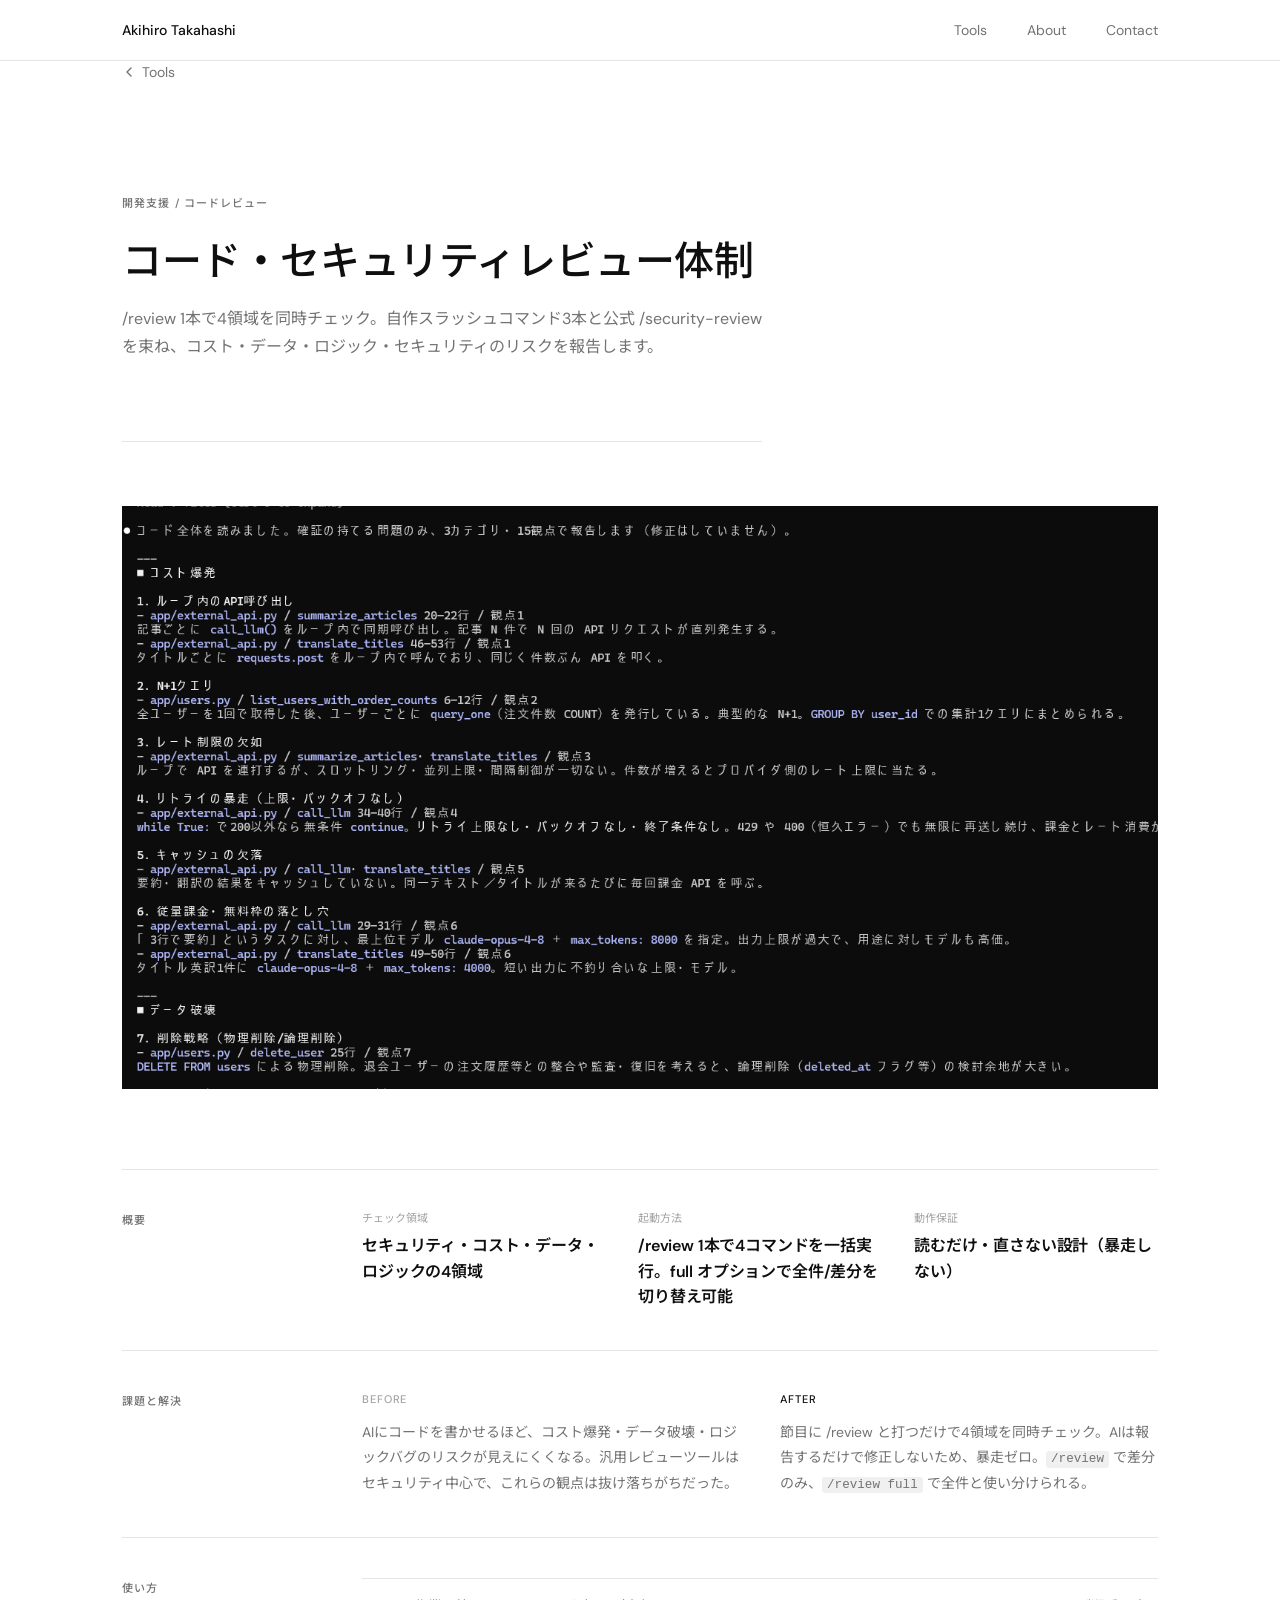
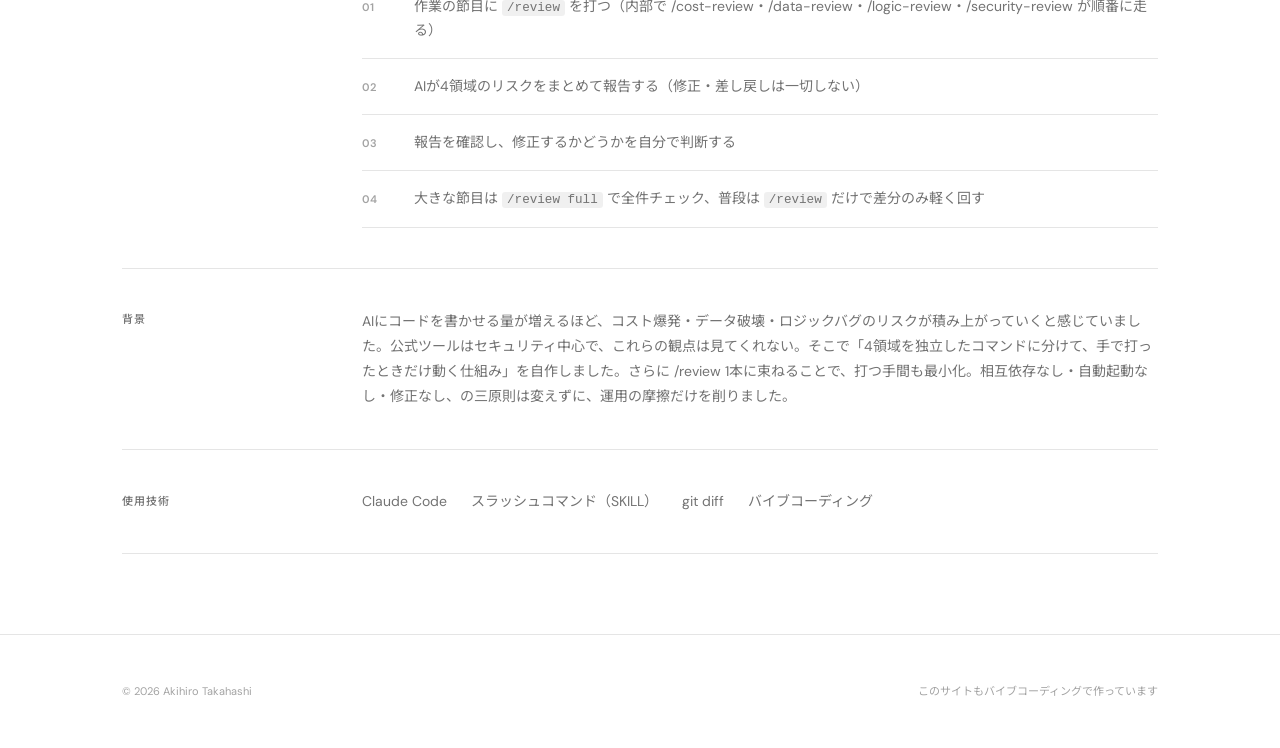
==== tools/tool-code-review.html @ eb62276d "サイト全体のコンテンツ・デモ画像を更新 - 名前を Akihiro Takahashi に変更 - プロフィール写真を追加 - 各ツールのサムネイル・デモ画像を設定（YouTube / スクリーンショ" ====
<!DOCTYPE html>
<html lang="ja">
<head>
  <meta charset="UTF-8">
  <meta name="viewport" content="width=device-width, initial-scale=1.0">
  <title>コード・セキュリティレビュー体制</title>
  <meta name="description" content="/review 1本で4領域を同時チェック。自作スラッシュコマンドと公式 /security-review を束ねた、暴走しないレビュー体制。">
  <link rel="preconnect" href="https://fonts.googleapis.com">
  <link rel="preconnect" href="https://fonts.gstatic.com" crossorigin>
  <link href="https://fonts.googleapis.com/css2?family=DM+Sans:ital,opsz,wght@0,9..40,300;0,9..40,400;0,9..40,500;0,9..40,600;0,9..40,700&family=Noto+Sans+JP:wght@300;400;500;700&display=swap" rel="stylesheet">
  <link rel="stylesheet" href="../css/style.css">
  <style>
    code {
      font-family: 'DM Mono', 'Fira Mono', 'Courier New', monospace;
      font-size: 0.9em;
      background: rgba(0,0,0,0.06);
      padding: 0.1em 0.4em;
      border-radius: 3px;
    }
  </style>
</head>
<body>

  <header class="site-header">
    <div class="site-header__inner">
      <a class="site-header__logo" href="../index.html">Akihiro Takahashi</a>
      <nav class="site-nav">
        <a href="../index.html#tools">Tools</a>
        <a href="../about.html">About</a>
        <a href="../contact.html">Contact</a>
      </nav>
    </div>
  </header>

  <main>
    <div class="container">

      <a class="back-link" href="../index.html#tools">
        <svg width="14" height="14" viewBox="0 0 14 14" fill="none" aria-hidden="true">
          <path d="M9 11L5 7l4-4" stroke="currentColor" stroke-width="1.4" stroke-linecap="round" stroke-linejoin="round"/>
        </svg>
        Tools
      </a>

      <div class="tool-hero">
        <p class="tool-hero__category">開発支援 / コードレビュー</p>
        <h1 class="tool-hero__title">コード・セキュリティレビュー体制</h1>
        <p class="tool-hero__desc">/review 1本で4領域を同時チェック。自作スラッシュコマンド3本と公式 /security-review を束ね、コスト・データ・ロジック・セキュリティのリスクを報告します。</p>
      </div>

      <div class="demo-wrap">
        <div class="demo-area" style="padding:0;overflow:hidden;">
          <img src="../images/review-demo.png" alt="コード・セキュリティレビュー体制 デモ画面" style="width:100%;height:100%;object-fit:cover;display:block;">
        </div>
      </div>

      <div class="tool-content">

        <div class="tool-section">
          <p class="tool-section__label">概要</p>
          <div class="point-list">
            <div class="point-item">
              <p class="point-item__label">チェック領域</p>
              <p class="point-item__value">セキュリティ・コスト・データ・ロジックの4領域</p>
            </div>
            <div class="point-item">
              <p class="point-item__label">起動方法</p>
              <p class="point-item__value">/review 1本で4コマンドを一括実行。full オプションで全件/差分を切り替え可能</p>
            </div>
            <div class="point-item">
              <p class="point-item__label">動作保証</p>
              <p class="point-item__value">読むだけ・直さない設計（暴走しない）</p>
            </div>
          </div>
        </div>

        <div class="tool-section">
          <p class="tool-section__label">課題と解決</p>
          <div class="before-after">
            <div class="ba-box ba-box--before">
              <p class="ba-box__label">Before</p>
              <p class="ba-box__text">AIにコードを書かせるほど、コスト爆発・データ破壊・ロジックバグのリスクが見えにくくなる。汎用レビューツールはセキュリティ中心で、これらの観点は抜け落ちがちだった。</p>
            </div>
            <div class="ba-box ba-box--after">
              <p class="ba-box__label">After</p>
              <p class="ba-box__text">節目に /review と打つだけで4領域を同時チェック。AIは報告するだけで修正しないため、暴走ゼロ。<code>/review</code> で差分のみ、<code>/review full</code> で全件と使い分けられる。</p>
            </div>
          </div>
        </div>

        <div class="tool-section">
          <p class="tool-section__label">使い方</p>
          <div class="steps-list">
            <div class="step-item">
              <span class="step-item__num">01</span>
              <span class="step-item__text">作業の節目に <code>/review</code> を打つ（内部で /cost-review・/data-review・/logic-review・/security-review が順番に走る）</span>
            </div>
            <div class="step-item">
              <span class="step-item__num">02</span>
              <span class="step-item__text">AIが4領域のリスクをまとめて報告する（修正・差し戻しは一切しない）</span>
            </div>
            <div class="step-item">
              <span class="step-item__num">03</span>
              <span class="step-item__text">報告を確認し、修正するかどうかを自分で判断する</span>
            </div>
            <div class="step-item">
              <span class="step-item__num">04</span>
              <span class="step-item__text">大きな節目は <code>/review full</code> で全件チェック、普段は <code>/review</code> だけで差分のみ軽く回す</span>
            </div>
          </div>
        </div>

        <div class="tool-section">
          <p class="tool-section__label">背景</p>
          <p class="tool-section__body">AIにコードを書かせる量が増えるほど、コスト爆発・データ破壊・ロジックバグのリスクが積み上がっていくと感じていました。公式ツールはセキュリティ中心で、これらの観点は見てくれない。そこで「4領域を独立したコマンドに分けて、手で打ったときだけ動く仕組み」を自作しました。さらに /review 1本に束ねることで、打つ手間も最小化。相互依存なし・自動起動なし・修正なし、の三原則は変えずに、運用の摩擦だけを削りました。</p>
        </div>

        <div class="tool-section">
          <p class="tool-section__label">使用技術</p>
          <div class="tech-list">
            <span class="tech-list__item">Claude Code</span>
            <span class="tech-list__item">スラッシュコマンド（SKILL）</span>
            <span class="tech-list__item">git diff</span>
            <span class="tech-list__item">バイブコーディング</span>
          </div>
        </div>

      </div>

    </div>
  </main>

  <footer class="site-footer">
    <div class="container">
      <div class="site-footer__inner">
        <p class="site-footer__copy">© <span id="copy-year"></span> Akihiro Takahashi</p>
        <p class="site-footer__note">このサイトもバイブコーディングで作っています</p>
      </div>
    </div>
  </footer>

  <script>
    document.getElementById('copy-year').textContent = new Date().getFullYear();

    var playBtn = document.getElementById('play-btn');
    var thumb   = document.getElementById('demo-thumb');
    var video   = document.getElementById('demo-video');
    if (playBtn) {
      playBtn.addEventListener('click', function () {
        thumb.style.display = 'none';
        video.style.display = 'block';
        video.play();
      });
    }
  </script>

</body>
</html>
---- css/style.css ----
/* ===== Variables ===== */
:root {
  --bg:      #ffffff;
  --text:    #0f0f0f;
  --muted:   #737373;
  --subtle:  #a3a3a3;
  --divider: #e5e5e5;
  --thumb:   #f0f0ef;

  --font: 'DM Sans', 'Noto Sans JP', sans-serif;
  --max-w: 1100px;

  --text-xs:   0.6875rem; /* 11px */
  --text-sm:   0.875rem;  /* 14px */
  --text-base: 1rem;      /* 16px */
}

/* ===== Reset ===== */
*, *::before, *::after { box-sizing: border-box; margin: 0; padding: 0; }
html { scroll-behavior: smooth; }
body {
  font-family: var(--font);
  background: var(--bg);
  color: var(--text);
  line-height: 1.6;
  -webkit-font-smoothing: antialiased;
  -moz-osx-font-smoothing: grayscale;
}
a { color: inherit; text-decoration: none; }
img, video { max-width: 100%; display: block; }
button { font-family: inherit; }

/* ===== Container ===== */
.container {
  max-width: var(--max-w);
  margin: 0 auto;
  padding: 0 2rem;
}

/* ===== Header ===== */
.site-header {
  position: sticky;
  top: 0;
  z-index: 100;
  background: var(--bg);
  border-bottom: 1px solid var(--divider);
}
.site-header__inner {
  max-width: var(--max-w);
  margin: 0 auto;
  padding: 0 2rem;
  height: 60px;
  display: flex;
  align-items: center;
  justify-content: space-between;
}
.site-header__logo {
  font-size: var(--text-sm);
  font-weight: 500;
}
.site-nav { display: flex; gap: 2.5rem; }
.site-nav a {
  font-size: var(--text-sm);
  font-weight: 400;
  color: var(--muted);
  transition: color 0.15s;
}
.site-nav a:hover { color: var(--text); }

/* ===== Profile ===== */
.profile {
  padding: 5rem 0 5.5rem;
  border-bottom: 1px solid var(--divider);
}
.profile__inner {
  display: grid;
  grid-template-columns: 72px 1fr;
  gap: 0 2rem;
  align-items: start;
}
.profile__photo {
  width: 72px;
  height: 72px;
  border-radius: 50%;
  background: var(--thumb);
  flex-shrink: 0;
}
.profile__title {
  font-size: 3rem; /* 48px */
  font-weight: 500;
  letter-spacing: -0.01em;
  line-height: 1.15;
  margin-bottom: 1rem;
  margin-top: 0.1rem;
}
.profile__bio {
  font-size: 1.125rem;
  font-weight: 400;
  color: var(--muted);
  line-height: 1.75;
  max-width: 540px;
  margin-bottom: 1.75rem;
}
.profile__contact {
  display: inline-block;
  font-size: var(--text-sm);
  font-weight: 500;
  color: var(--text);
  border-bottom: 1px solid var(--text);
  padding-bottom: 2px;
  transition: opacity 0.15s;
}
.profile__contact:hover { opacity: 0.45; }

/* ===== Section ===== */
.section { padding: 7rem 0; }
.section__eyebrow {
  font-size: var(--text-xs);
  font-weight: 500;
  letter-spacing: 0.1em;
  text-transform: uppercase;
  color: var(--muted);
  margin-bottom: 2.5rem;
}

/* ===== Tool Grid ===== */
.tools-grid { display: grid; }
.tools-grid--featured {
  grid-template-columns: repeat(2, 1fr);
  gap: 5rem 5rem;
}
.tools-grid--other {
  grid-template-columns: repeat(2, 1fr);
  gap: 4rem 3rem;
}

/* ===== Tool Item ===== */
.tool-item { display: block; }
.tool-item__thumb {
  aspect-ratio: 4 / 3;
  background: var(--thumb);
  margin-bottom: 1.25rem;
  transition: opacity 0.3s, box-shadow 0.3s, transform 0.3s;
  box-shadow: 0 4px 12px rgba(0,0,0,0.10), 0 1px 3px rgba(0,0,0,0.08);
}
.tool-item:hover .tool-item__thumb {
  opacity: 0.72;
  box-shadow: 0 12px 32px rgba(0,0,0,0.16), 0 3px 8px rgba(0,0,0,0.10);
  transform: translateY(-3px);
}
.tool-item__name {
  font-size: 1.375rem; /* 22px */
  font-weight: 500;
  letter-spacing: -0.01em;
  line-height: 1.3;
  margin-bottom: 0.5rem;
}
.tool-item__desc {
  font-size: var(--text-base);
  font-weight: 400;
  color: var(--muted);
  line-height: 1.65;
}

/* ===== Tool Hero ===== */
.tool-hero {
  padding: 4rem 0 5rem;
  border-bottom: 1px solid var(--divider);
  max-width: 640px;
}
.tool-hero__category {
  font-size: var(--text-xs);
  font-weight: 500;
  letter-spacing: 0.1em;
  text-transform: uppercase;
  color: var(--muted);
  margin-bottom: 1.5rem;
}
.tool-hero__title {
  font-size: clamp(1.75rem, 4vw, 2.5rem);
  font-weight: 500;
  letter-spacing: -0.01em;
  line-height: 1.2;
  margin-bottom: 1.25rem;
}
.tool-hero__desc {
  font-size: var(--text-base);
  color: var(--muted);
  line-height: 1.75;
}

/* ===== Back Link ===== */
.back-link {
  display: inline-flex;
  align-items: center;
  gap: 0.4rem;
  font-size: var(--text-sm);
  color: var(--muted);
  transition: color 0.15s;
  margin-bottom: 3rem;
}
.back-link:hover { color: var(--text); }

/* ===== Demo Area ===== */
.demo-wrap { margin-top: 4rem; }
.demo-area {
  position: relative;
  aspect-ratio: 16 / 9;
  background: var(--thumb);
  overflow: hidden;
}
.demo-thumb {
  position: absolute;
  inset: 0;
  display: flex;
  flex-direction: column;
  align-items: center;
  justify-content: center;
  gap: 0.75rem;
}
.play-btn {
  width: 52px;
  height: 52px;
  background: rgba(255, 255, 255, 0.92);
  border: 1px solid var(--divider);
  border-radius: 50%;
  cursor: pointer;
  display: flex;
  align-items: center;
  justify-content: center;
  transition: transform 0.15s;
}
.play-btn:hover { transform: scale(1.06); }
.play-btn svg { margin-left: 3px; }
.demo-label {
  font-size: var(--text-xs);
  color: var(--subtle);
}
#demo-video {
  width: 100%;
  height: 100%;
  object-fit: contain;
  display: none;
}

/* ===== Tool Content (label | body) ===== */
.tool-content { padding: 5rem 0; }
.tool-section {
  display: grid;
  grid-template-columns: 160px 1fr;
  gap: 0 5rem;
  padding: 2.5rem 0;
  border-top: 1px solid var(--divider);
  align-items: start;
}
.tool-section:last-child { border-bottom: 1px solid var(--divider); }
.tool-section__label {
  font-size: var(--text-xs);
  font-weight: 500;
  letter-spacing: 0.08em;
  text-transform: uppercase;
  color: var(--muted);
  padding-top: 0.15rem;
}
.tool-section__body {
  font-size: var(--text-sm);
  color: var(--muted);
  line-height: 1.8;
}

/* ===== Point List ===== */
.point-list {
  display: grid;
  grid-template-columns: repeat(3, 1fr);
  gap: 0 2rem;
}
.point-item__label {
  font-size: var(--text-xs);
  color: var(--subtle);
  margin-bottom: 0.35rem;
}
.point-item__value {
  font-size: var(--text-base);
  font-weight: 600;
  letter-spacing: -0.01em;
}

/* ===== Before / After ===== */
.before-after {
  display: grid;
  grid-template-columns: 1fr 1fr;
  gap: 0 2.5rem;
}
.ba-box__label {
  font-size: var(--text-xs);
  font-weight: 500;
  letter-spacing: 0.08em;
  text-transform: uppercase;
  color: var(--subtle);
  margin-bottom: 0.75rem;
}
.ba-box--after .ba-box__label { color: var(--text); }
.ba-box__text {
  font-size: var(--text-sm);
  color: var(--muted);
  line-height: 1.8;
}

/* ===== Steps ===== */
.steps-list { display: grid; }
.step-item {
  display: grid;
  grid-template-columns: 2.5rem 1fr;
  gap: 0 0.75rem;
  padding: 1rem 0;
  border-top: 1px solid var(--divider);
  align-items: baseline;
}
.step-item:last-child { border-bottom: 1px solid var(--divider); }
.step-item__num {
  font-size: var(--text-xs);
  font-weight: 600;
  color: var(--subtle);
  letter-spacing: 0.04em;
}
.step-item__text {
  font-size: var(--text-sm);
  color: var(--muted);
  line-height: 1.65;
}

/* ===== Tech List ===== */
.tech-list {
  display: flex;
  flex-wrap: wrap;
  gap: 0.25rem 1.5rem;
}
.tech-list__item {
  font-size: var(--text-sm);
  color: var(--muted);
}

/* ===== CTA ===== */
.cta-block__text {
  font-size: var(--text-sm);
  color: var(--muted);
  line-height: 1.75;
  margin-bottom: 1.25rem;
}
.cta-block__link {
  display: inline-block;
  font-size: var(--text-sm);
  font-weight: 500;
  color: var(--text);
  border-bottom: 1px solid var(--text);
  padding-bottom: 2px;
  transition: opacity 0.15s;
}
.cta-block__link:hover { opacity: 0.45; }

/* ===== Footer ===== */
.site-footer {
  padding: 3rem 0;
  border-top: 1px solid var(--divider);
}
.site-footer__inner {
  display: flex;
  align-items: center;
  justify-content: space-between;
  flex-wrap: wrap;
  gap: 0.5rem;
}
.site-footer__copy,
.site-footer__note {
  font-size: var(--text-xs);
  color: var(--subtle);
}

/* ===== Responsive ===== */
@media (max-width: 900px) {
  .tools-grid--featured { grid-template-columns: 1fr; gap: 3.5rem; }
  .tool-section { grid-template-columns: 1fr; gap: 1rem 0; }
  .point-list { grid-template-columns: 1fr 1fr; gap: 1.5rem; }
  .before-after { grid-template-columns: 1fr; gap: 2rem; }
}
@media (max-width: 640px) {
  .container { padding: 0 1.25rem; }
  .profile { padding: 3rem 0 3.5rem; }
  .profile__inner { grid-template-columns: 1fr; gap: 1.25rem 0; }
  .profile__photo { width: 56px; height: 56px; }
  .profile__title { font-size: 2rem; }
  .section { padding: 4rem 0; }
  .section__eyebrow { margin-bottom: 2rem; }
  .tools-grid--featured,
  .tools-grid--other { grid-template-columns: 1fr; gap: 3rem; }
  .site-header__inner { padding: 0 1.25rem; }
  .site-nav { gap: 1.5rem; }
  .point-list { grid-template-columns: 1fr; gap: 1.5rem; }
  .tool-hero { padding: 3rem 0 3.5rem; }
  .tool-content { padding: 3rem 0; }
  .site-footer__inner { flex-direction: column; }
}
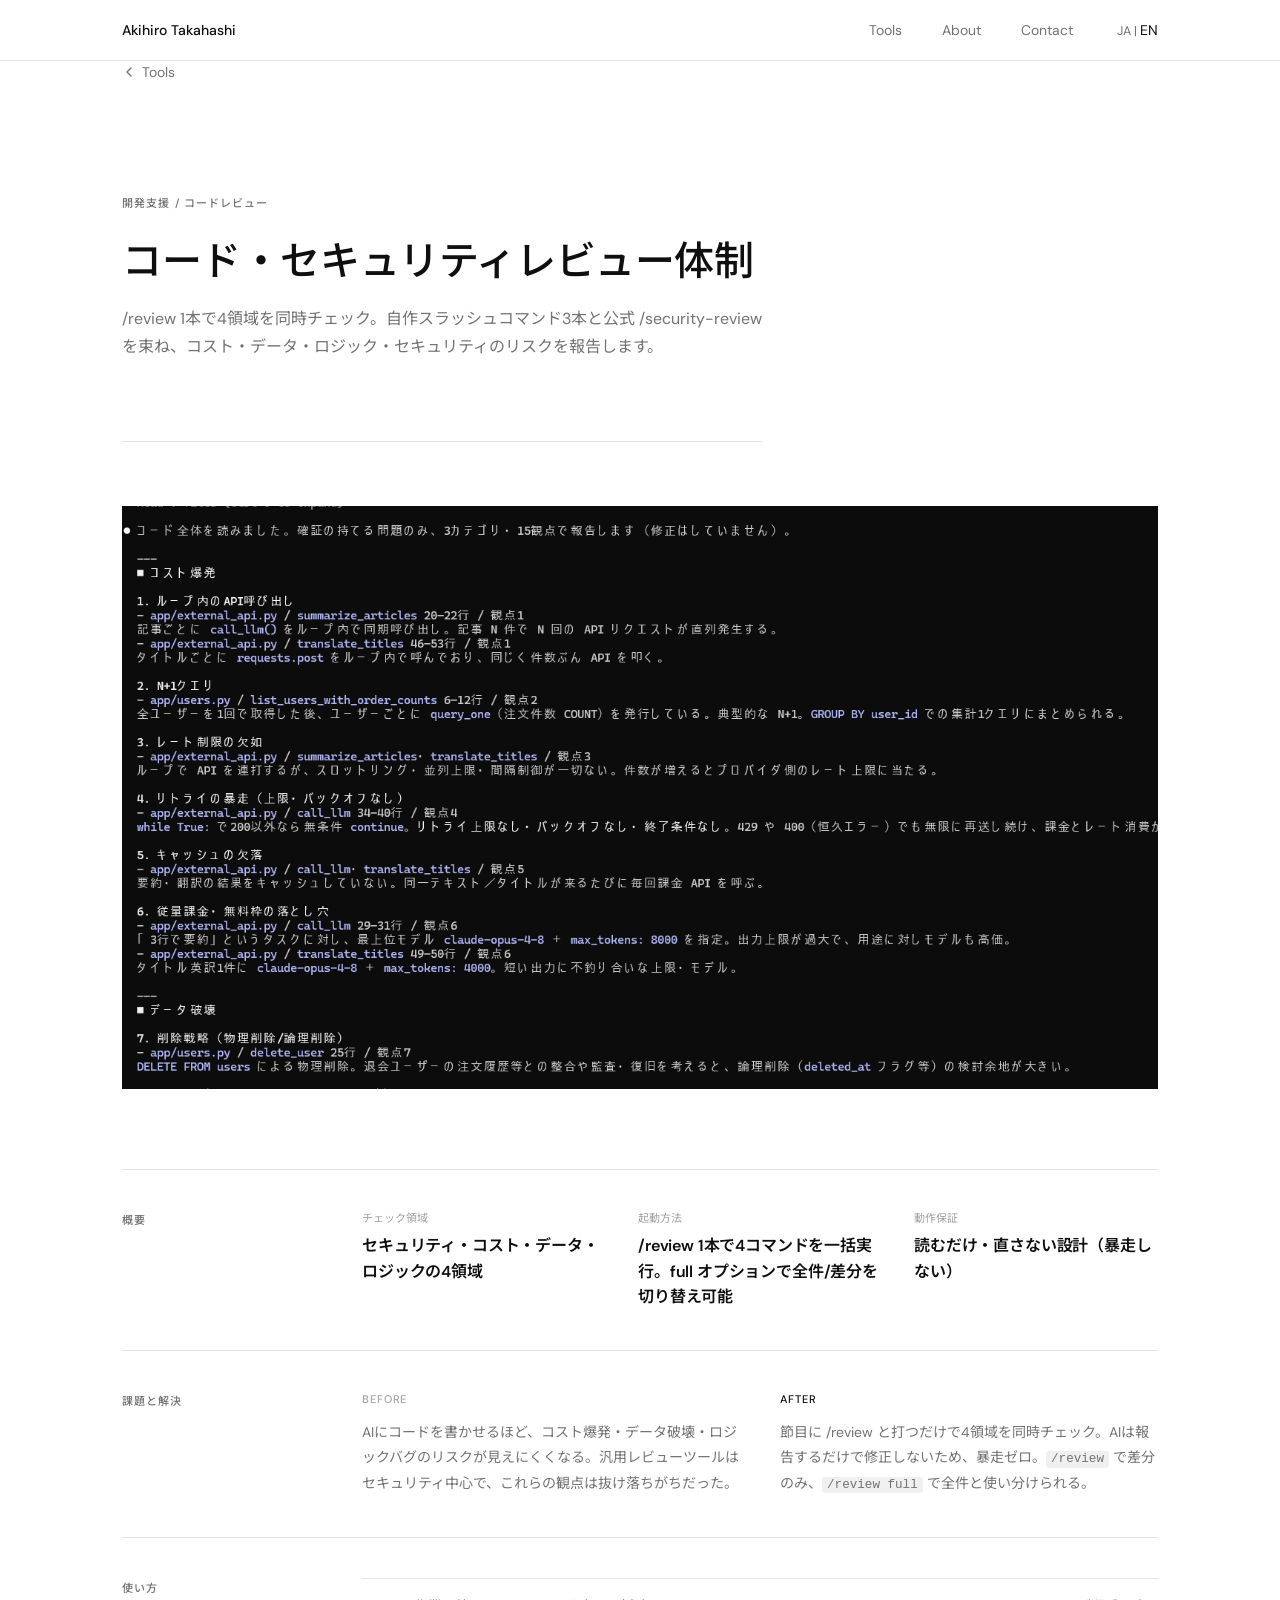
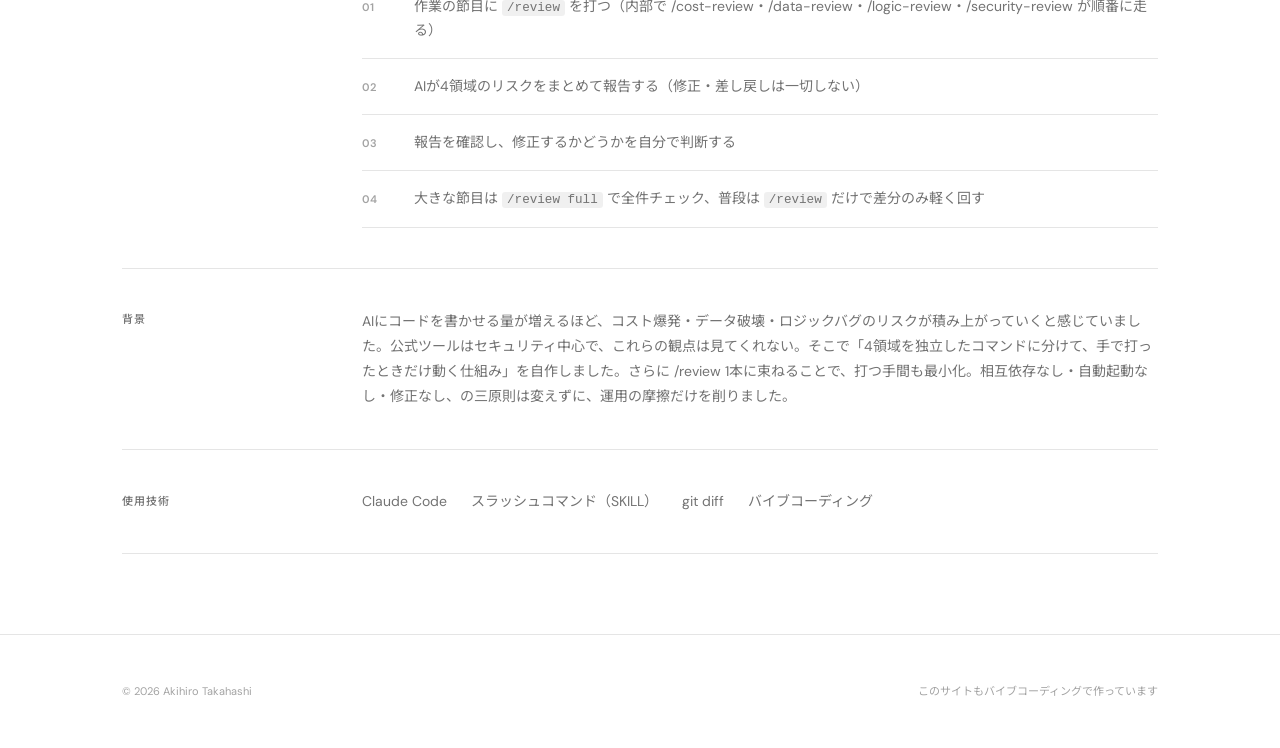
==== commit 073223a8: "英語版ページを追加し、使用技術をGemini APIに統一 - en/ ディレクトリに英語版 index + ツール5ページを追加 - js/data.en.js（英語テキストデータ）を追加 - 全ペ" ====
--- a/tools/tool-code-review.html
+++ b/tools/tool-code-review.html
@@ -28,6 +28,7 @@
         <a href="../index.html#tools">Tools</a>
         <a href="../about.html">About</a>
         <a href="../contact.html">Contact</a>
+        <span class="lang-switch">JA | <a href="../en/tools/tool-code-review.html">EN</a></span>
       </nav>
     </div>
   </header>
--- a/css/style.css
+++ b/css/style.css
@@ -400,3 +400,7 @@
   .tool-content { padding: 3rem 0; }
   .site-footer__inner { flex-direction: column; }
 }
+
+.lang-switch { font-size: 0.78rem; color: var(--muted); margin-left: 0.25rem; }
+.lang-switch a { color: var(--text); text-decoration: none; }
+.lang-switch a:hover { opacity: 0.65; }
